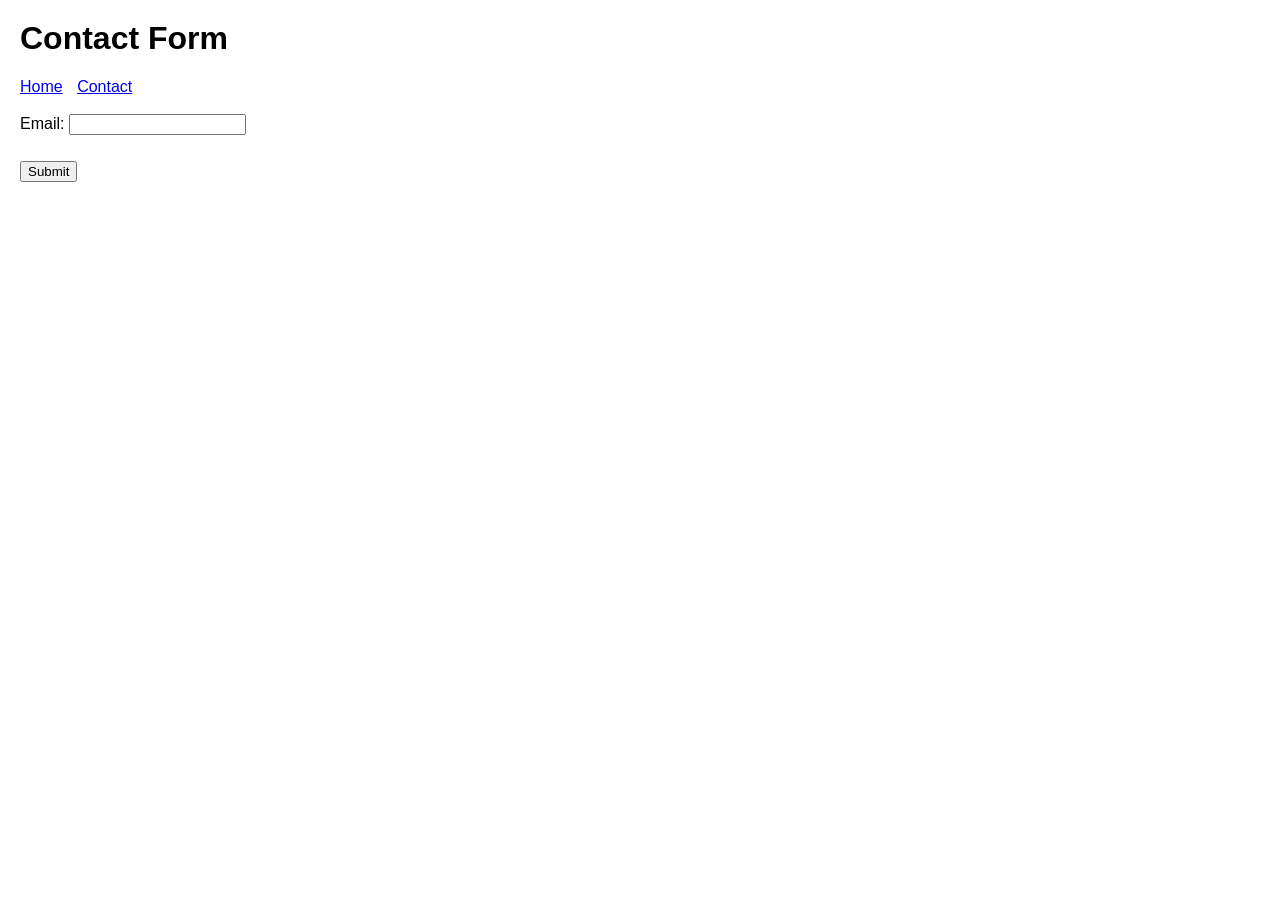
==== contact.html @ 329e8bb4 "fixed file paths" ====
<head>
  <meta charset="UTF-8">
  <title>Contact</title>
  <link rel="stylesheet" href="css/main.css">
</head>
<body>

<header>
  <h1>Contact Form</h1>
  <nav>
    <a href="index.html">Home</a>
    <a href="contact.html">Contact</a>
  </nav>
</header> <br>

<form id="contactForm">
  <label for="email">Email:</label>
  <input type="email" id="email" required>
  <span id="emailError"></span>

  <button type="submit">Submit</button>
</form>

<script src="js/form-validation.js"></script>

</body>
</html>
---- css/main.css ----
body 
{
  font-family: Arial, sans-serif;
  margin: 20px;
}

nav a 
{
  margin-right: 10px;
}

.card {
  width: 300px;
  padding: 20px;
  border: 1px solid grey;
  border-radius: 8px;
  cursor: pointer;
  transition: box-shadow 0.2s ease;
  background-color: white;
  text-align: center;
  margin-top: 20px;
}

.card:hover {
  box-shadow: 0 2px 8px;
}

.hidden {
  display: none;
}

.show {
  display: block;
  margin-top: 10px;
  font-size: 0.95em;
}

#emailError {
  display: block;
  color: red;
  font-size: 0.9em;
  height: 1.2em;        
  margin-top: 4px;
  margin-bottom: 4px;
}
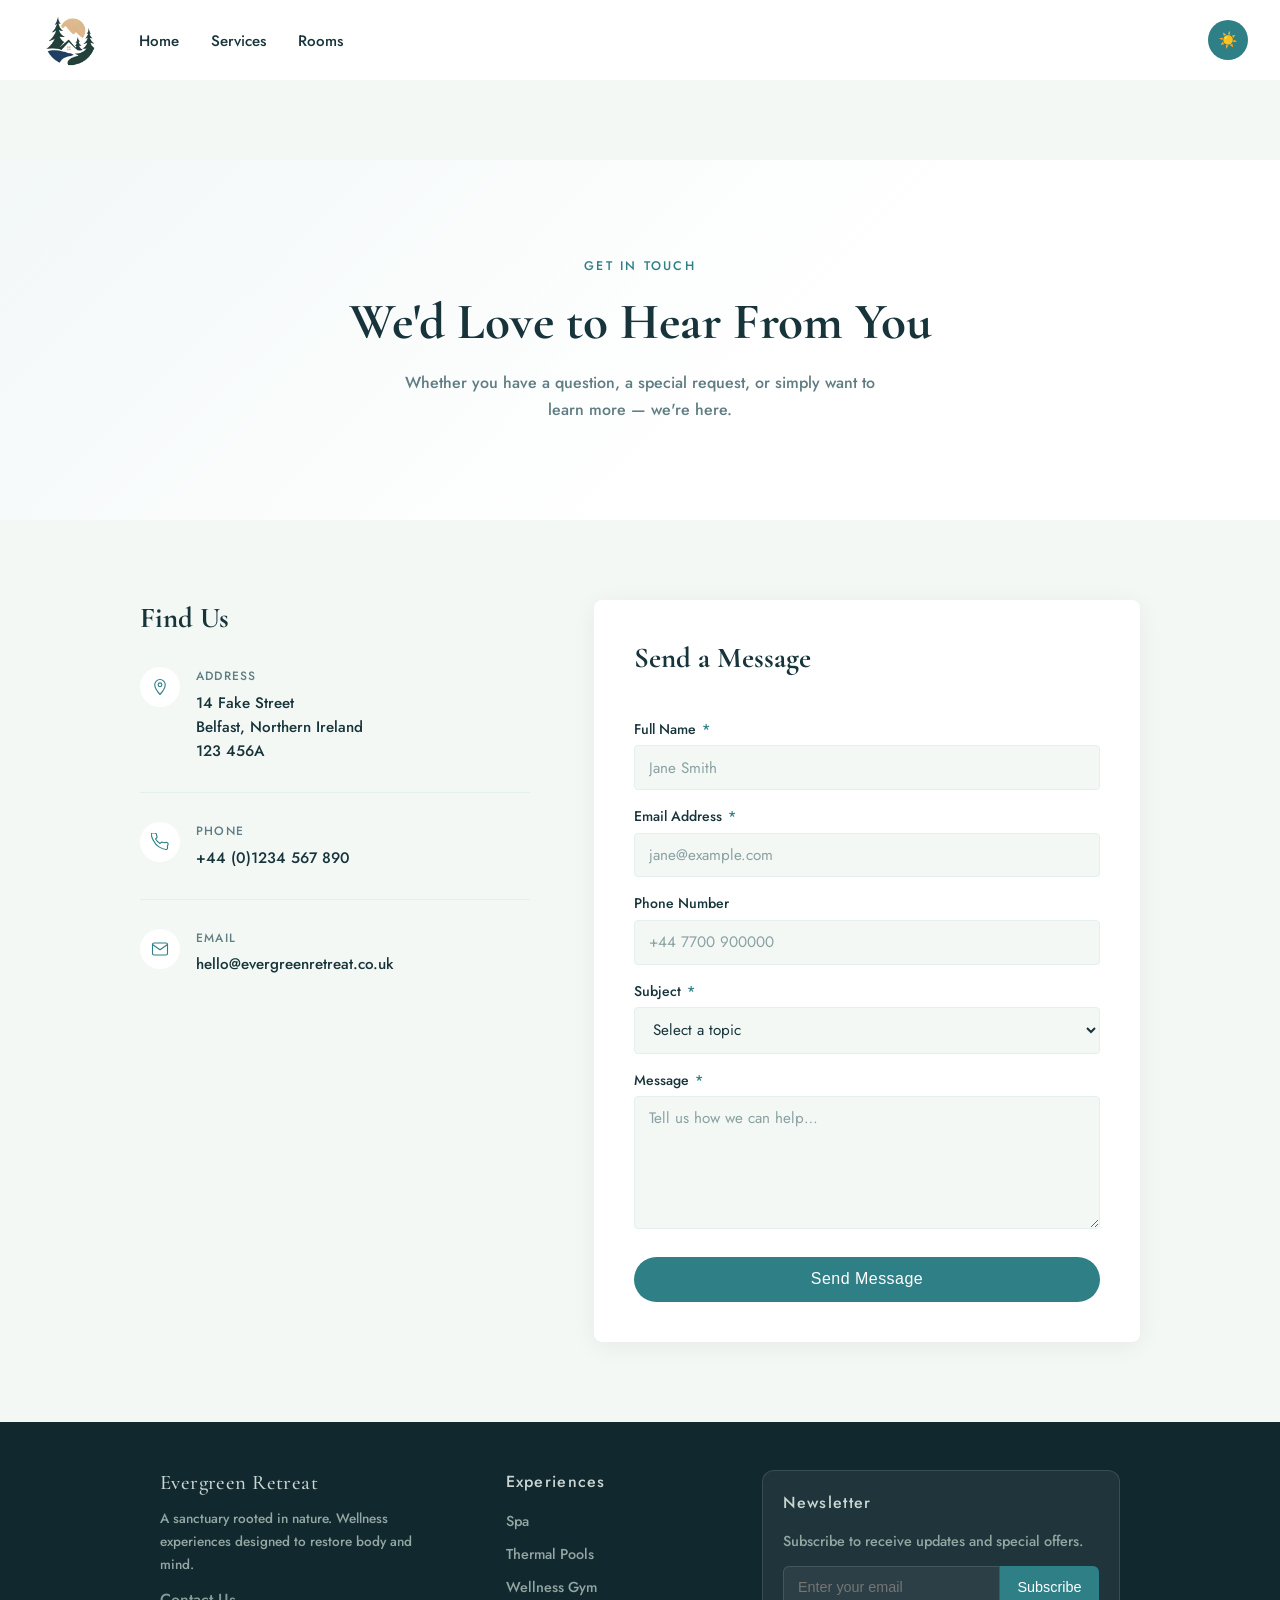
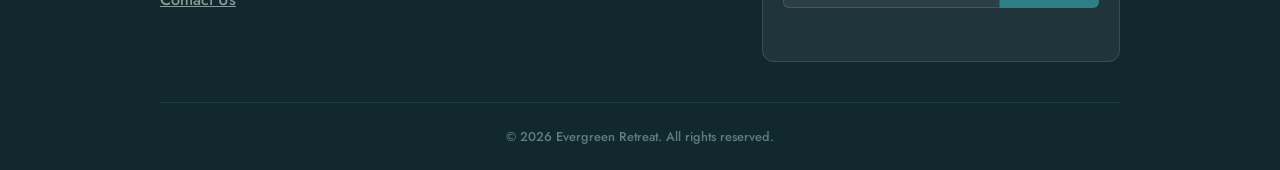
==== commit ba8b10cf: "Made contacts page" ====
--- a/contact.html
+++ b/contact.html
@@ -1,27 +1,245 @@
+<!DOCTYPE html>
+<html lang="en">
 <head>
   <meta charset="UTF-8">
-  <title>Contact</title>
+  <meta name="viewport" content="width=device-width, initial-scale=1.0">
+  <title>Evergreen Retreat – Contact</title>
   <link rel="stylesheet" href="css/main.css">
+  <link rel="stylesheet" href="css/contact.css">
+  <link href="https://fonts.googleapis.com/css2?family=Cormorant+Garamond:wght@300;400&family=Jost:wght@300;400;500&display=swap" rel="stylesheet">
 </head>
+
 <body>
 
-<header>
-  <h1>Contact Form</h1>
-  <nav>
-    <a href="index.html">Home</a>
-    <a href="contact.html">Contact</a>
+  <a href="#main-content" class="skip-link">Skip to main content</a>
+
+  <!-- NAVBAR -->
+  <nav id="navbar" class="navbar" role="navigation" aria-label="Main navigation">
+    <div class="nav-container">
+      <div class="logo" aria-label="Evergreen Retreat home">
+        <img id="sitelogo" src="assets/lightmodelogo.png" alt="Evergreen Retreat" style="height: 75px; width: auto; display: block;">
+      </div>
+      <ul class="nav-links">
+        <li><a href="home.html">Home</a></li>
+        <li><a href="services.html">Services</a></li>
+        <li><a href="rooms.html">Rooms</a></li>
+      </ul>
+    </div>
+    <button id="theme-toggle" class="theme-toggle" aria-label="Toggle dark mode">
+      <img class="icon" src="assets/sun.png" alt="">
+    </button>
   </nav>
-</header> <br>
-
-<form id="contactForm">
-  <label for="email">Email:</label>
-  <input type="email" id="email" required>
-  <span id="emailError"></span>
-
-  <button type="submit">Submit</button>
-</form>
-
-<script src="js/form-validation.js"></script>
+
+  <!-- HERO -->
+  <header class="contact-hero" role="banner">
+    <div class="hero-content">
+      <p class="hero-eyebrow">Get in Touch</p>
+      <h1>We'd Love to Hear From You</h1>
+      <p class="hero-sub">Whether you have a question, a special request, or simply want to learn more — we're here.</p>
+    </div>
+  </header>
+
+  <!-- MAIN -->
+  <main id="main-content">
+
+    <section class="contact-section" aria-labelledby="contact-heading">
+      <div class="contact-grid">
+
+        <!-- INFO PANEL -->
+        <div class="contact-info" aria-label="Contact information">
+          <h2 id="contact-heading">Find Us</h2>
+
+          <div class="info-item">
+            <div class="info-icon" aria-hidden="true">
+              <svg viewBox="0 0 24 24" fill="none" stroke="currentColor" stroke-width="1.5" stroke-linecap="round" stroke-linejoin="round">
+                <path d="M12 2C8.13 2 5 5.13 5 9c0 5.25 7 13 7 13s7-7.75 7-13c0-3.87-3.13-7-7-7z"/>
+                <circle cx="12" cy="9" r="2.5"/>
+              </svg>
+            </div>
+            <div>
+              <h3>Address</h3>
+              <p>14 Fake Street<br>Belfast, Northern Ireland<br>123 456A</p>
+            </div>
+          </div>
+
+          <div class="info-item">
+            <div class="info-icon" aria-hidden="true">
+              <svg viewBox="0 0 24 24" fill="none" stroke="currentColor" stroke-width="1.5" stroke-linecap="round" stroke-linejoin="round">
+                <path d="M22 16.92v3a2 2 0 01-2.18 2 19.79 19.79 0 01-8.63-3.07A19.5 19.5 0 013.07 9.8 19.79 19.79 0 01.22 1.18 2 2 0 012.18 0h3a2 2 0 012 1.72c.13 1 .37 1.97.72 2.9a2 2 0 01-.45 2.11L6.09 7.91a16 16 0 006 6l1.18-1.18a2 2 0 012.11-.45c.93.35 1.9.59 2.9.72A2 2 0 0122 16.92z"/>
+              </svg>
+            </div>
+            <div>
+              <h3>Phone</h3>
+              <p><a href="tel:+441234567890">+44 (0)1234 567 890</a></p>
+            </div>
+          </div>
+
+          <div class="info-item">
+            <div class="info-icon" aria-hidden="true">
+              <svg viewBox="0 0 24 24" fill="none" stroke="currentColor" stroke-width="1.5" stroke-linecap="round" stroke-linejoin="round">
+                <path d="M4 4h16c1.1 0 2 .9 2 2v12c0 1.1-.9 2-2 2H4c-1.1 0-2-.9-2-2V6c0-1.1.9-2 2-2z"/>
+                <polyline points="22,6 12,13 2,6"/>
+              </svg>
+            </div>
+            <div>
+              <h3>Email</h3>
+              <p><a href="mailto:hello@evergreenretreat.co.uk">hello@evergreenretreat.co.uk</a></p>
+            </div>
+          </div>
+
+        </div>
+
+        <!-- CONTACT FORM -->
+        <div class="contact-form-wrap">
+          <h2>Send a Message</h2>
+
+          <div id="contact-success" class="contact-success hidden" role="alert" aria-live="assertive">
+            <div class="success-icon" aria-hidden="true">✓</div>
+            <h3>Message Sent!</h3>
+            <p>Thank you for reaching out. We'll be in touch within 24 hours.</p>
+            <button id="resetContact" type="button">Send Another</button>
+          </div>
+
+          <form id="contactForm" novalidate aria-label="Contact form">
+            <div id="contact-error" class="form-error hidden" role="alert" aria-live="assertive"></div>
+
+            <div class="form-row">
+              <div class="form-group">
+                <label for="fullName">Full Name <span class="required" aria-hidden="true">*</span></label>
+                <input id="fullName" type="text" autocomplete="name" required aria-required="true" placeholder="Jane Smith">
+              </div>
+            </div>
+
+            <div class="form-row">
+              <div class="form-group">
+                <label for="contactEmail">Email Address <span class="required" aria-hidden="true">*</span></label>
+                <input id="contactEmail" type="email" autocomplete="email" required aria-required="true" placeholder="jane@example.com">
+              </div>
+            </div>
+
+            <div class="form-row">
+              <div class="form-group">
+                <label for="contactPhone">Phone Number</label>
+                <input id="contactPhone" type="tel" autocomplete="tel" placeholder="+44 7700 900000">
+              </div>
+            </div>
+
+            <div class="form-row">
+              <div class="form-group">
+                <label for="subject">Subject <span class="required" aria-hidden="true">*</span></label>
+                <select id="subject" required aria-required="true">
+                  <option value="">Select a topic</option>
+                  <option value="booking">Booking Enquiry</option>
+                  <option value="services">Services & Treatments</option>
+                  <option value="rooms">Rooms & Accommodation</option>
+                  <option value="events">Events & Group Bookings</option>
+                  <option value="other">Other</option>
+                </select>
+              </div>
+            </div>
+
+            <div class="form-row">
+              <div class="form-group">
+                <label for="message">Message <span class="required" aria-hidden="true">*</span></label>
+                <textarea id="message" rows="5" required aria-required="true" placeholder="Tell us how we can help…"></textarea>
+              </div>
+            </div>
+
+            <button type="submit" class="btn submit-btn">Send Message</button>
+          </form>
+        </div>
+
+      </div>
+    </section>
+
+  </main>
+
+  <!-- FOOTER -->
+  <footer id="site-footer" aria-label="Site footer">
+    <div class="footer-inner">
+
+      <div class="footer-grid">
+
+        <div class="footer-brand">
+          <h2 class="footer-logo">Evergreen Retreat</h2>
+          <p>A sanctuary rooted in nature. Wellness experiences designed to restore body and mind.</p>
+          <a href="contact.html" class="footer-contact-link">Contact Us</a>
+        </div>
+
+        <nav aria-label="Experiences">
+          <h3>Experiences</h3>
+          <ul>
+            <li><a href="services.html#spa">Spa</a></li>
+            <li><a href="services.html#thermal">Thermal Pools</a></li>
+            <li><a href="services.html#gym">Wellness Gym</a></li>
+          </ul>
+        </nav>
+
+        <div class="footer-newsletter">
+          <h3>Newsletter</h3>
+          <p>Subscribe to receive updates and special offers.</p>
+          <form class="email-form" novalidate>
+            <input type="email" class="email-input" placeholder="Enter your email">
+            <button type="submit">Subscribe</button>
+            <span class="email-error"></span>
+          </form>
+        </div>
+
+      </div>
+
+      <hr aria-hidden="true">
+
+      <div class="footer-bottom">
+        <p>&copy; <span id="footer-year"></span> Evergreen Retreat. All rights reserved.</p>
+      </div>
+
+    </div>
+  </footer>
+
+  <script src="js/darkmode.js"></script>
+  <script src="js/jquery.js"></script>
+  <script>
+    document.getElementById('footer-year').textContent = new Date().getFullYear();
+
+    const form = document.getElementById('contactForm');
+    const errorBox = document.getElementById('contact-error');
+    const successBox = document.getElementById('contact-success');
+
+    form.addEventListener('submit', function (e) {
+      e.preventDefault();
+
+      const name    = document.getElementById('fullName').value.trim();
+      const email   = document.getElementById('contactEmail').value.trim();
+      const subject = document.getElementById('subject').value;
+      const message = document.getElementById('message').value.trim();
+
+      if (!name || !email || !subject || !message) {
+        errorBox.textContent = 'Please fill in all required fields.';
+        errorBox.classList.remove('hidden');
+        errorBox.scrollIntoView({ behavior: 'smooth', block: 'center' });
+        return;
+      }
+
+      const emailPattern = /^[^\s@]+@[^\s@]+\.[^\s@]+$/;
+      if (!emailPattern.test(email)) {
+        errorBox.textContent = 'Please enter a valid email address.';
+        errorBox.classList.remove('hidden');
+        return;
+      }
+
+      errorBox.classList.add('hidden');
+      form.classList.add('hidden');
+      successBox.classList.remove('hidden');
+      successBox.focus();
+    });
+
+    document.getElementById('resetContact').addEventListener('click', function () {
+      form.reset();
+      form.classList.remove('hidden');
+      successBox.classList.add('hidden');
+      document.getElementById('fullName').focus();
+    });
+  </script>
 
 </body>
 </html>
--- a/css/main.css
+++ b/css/main.css
@@ -1,45 +1,1092 @@
-body 
-{
-  font-family: Arial, sans-serif;
-  margin: 20px;
-}
-
-nav a 
-{
-  margin-right: 10px;
-}
-
-.card {
-  width: 300px;
-  padding: 20px;
-  border: 1px solid grey;
-  border-radius: 8px;
-  cursor: pointer;
-  transition: box-shadow 0.2s ease;
-  background-color: white;
-  text-align: center;
-  margin-top: 20px;
-}
-
-.card:hover {
-  box-shadow: 0 2px 8px;
+:root {
+  --primary: #2f7f86;
+
+  --bg: #f3f8f4;
+  --surface: #ffffff;
+  --surface-alt: #e4f0ed;
+
+  --text: #17343b;
+  --text-muted: #5f7d82;
+
+  --footer-bg: #12282f;
+  --footer-text: #c9d6d2;
+  --footer-muted: #93a7a2;
+}
+
+html.dark-mode {
+  --primary: #3f8f95;
+
+  --bg: #0f1c1f;
+  --surface: #162a2e;
+  --surface-alt: #1b3338;
+
+  --text: #d7e6e3;
+  --text-muted: #93b0b4;
+
+  --footer-bg: #0b1416;
+  --footer-text: #d7e6e3;
+  --footer-muted: #8aa3a6;
+}
+
+
+* {
+  margin: 0;
+  padding: 0;
+  box-sizing: border-box;
+}
+
+body {
+  font-family: 'Jost', sans-serif;
+  background: var(--bg);
+  color: var(--text);
+  font-weight: 500;
+  padding-top: 80px; /* navbar space */
+}
+
+/* dark mode transition */
+body, .card, .review-card, .navbar, footer, .footer-newsletter {
+  transition: background 0.3s ease, color 0.3s ease, border-color 0.3s ease, box-shadow 0.3s ease;
 }
 
 .hidden {
   display: none;
 }
 
-.show {
+/* scroll reveal animation */
+.reveal {
+  opacity: 0;
+  transform: translateY(50px);
+  transition: opacity 0.8s ease, transform 0.8s ease;
+}
+
+.reveal.visible {
+  opacity: 1;
+  transform: translateY(0);
+}
+
+a:focus-visible,
+button:focus-visible,
+input:focus-visible {
+  outline: 2px solid var(--primary);
+  outline-offset: 3px;
+}
+
+/* skip link */
+.skip-link {
+  position: absolute;
+  top: -100%;
+  left: 1rem;
+  background: var(--primary);
+  color: white;
+  padding: 0.6rem 1.2rem;
+  border-radius: 0 0 4px 4px;
+  text-decoration: none;
+  font-size: 0.9rem;
+  z-index: 9999;
+}
+
+.skip-link:focus {
+  top: 0; 
+}
+
+/* hamburger */
+.nav-toggle { 
+  display: none;
+  background: transparent;
+  border: none;
+  cursor: pointer;
+  padding: 0.5rem;
+}
+
+.nav-toggle:hover {
+  background: transparent;
+  border-color: var(--primary);
+  transform: none;
+  box-shadow: none;
+}
+
+.nav-toggle:active,
+.nav-toggle:focus {
+  background: transparent;
+  box-shadow: none;
+  transform: none;
+}
+
+.hamburger, .hamburger::before, .hamburger::after {
   display: block;
-  margin-top: 10px;
-  font-size: 0.95em;
-}
-
-#emailError {
+  width: 24px;
+  height: 2px;
+  background: var(--text);
+  border-radius: 2px;
+  transition: transform 0.25s, opacity 0.25s;
+  position: relative;
+}
+
+.hamburger::before, .hamburger::after {
+  content: '';
+  position: absolute;
+  left: 0;
+}
+
+.hamburger::before {
+  top: -7px;
+}
+
+.hamburger::after {
+  top: 7px;
+}
+
+.nav-toggle[aria-expanded="true"] .hamburger {
+  background: transparent;
+}
+
+.nav-toggle[aria-expanded="true"] .hamburger::before {
+  transform: translateY(7px) rotate(45deg);
+}
+
+.nav-toggle[aria-expanded="true"] .hamburger::after {
+  transform: translateY(-7px) rotate(-45deg);
+}
+
+
+/* navbar */
+.navbar {
+  position: fixed;
+  top: 0;
+  width: 100%;
+  height: 80px;
+  background: var(--surface);
+  display: flex;
+  align-items: center;
+  z-index: 1000;
+}
+
+.nav-container {
+  display: flex;
+  align-items: center;
+  justify-content: center;
+  position: relative;
+  padding: 0 2rem;
+  gap: 2rem;
+}
+
+.logo {
+  font-family: 'Cormorant Garamond', serif;
+  font-size: 1.5rem;
+  margin-right: auto;
+}
+
+.nav-links {
+  display: flex;
+  gap: 2rem;
+  list-style: none;
+  margin: 0 auto;
+}
+
+.nav-links a {
+  text-decoration: none;
+  color: var(--text);
+  font-size: 0.95rem;
+  position: relative;
+}
+
+.nav-links a::after {
+  content: '';
+  position: absolute;
+  bottom: -3px;
+  left: 0;
+  width: 0;
+  height: 2px;
+  background: var(--primary);
+  transition: width 0.3s ease;
+}
+
+.nav-links a[aria-current="page"]::after {
+  width: 100%;
+}
+
+.nav-links a:hover::after {
+  width: 100%;
+}
+
+.theme-toggle {
+  position: absolute;
+  right: 2rem;
+  top: 50%;
+  transform: translateY(-50%);
+
+  width: 40px;
+  height: 40px;
+  border-radius: 50%;
+
+  display: grid;
+  place-items: center;
+  padding: 0;
+}
+
+.theme-toggle .icon {
+  width: 18px;
+  height: 18px;
+}
+
+.theme-toggle:hover {
+  border-color: var(--primary);
+  color: var(--primary);
+  transform: translateY(calc(-50% - 2px)); /* to keep centered with transition */
+  box-shadow: 0 5px 15px rgba(0,0,0,0.15);
+}
+
+/* home page hero */
+.home-page .hero {
+  height: 90vh;
+  position: relative;
+  display: flex;
+  align-items: center;
+  justify-content: center;
+  text-align: center;
+  color: white;
+  text-shadow: 0 2px 10px rgba(0,0,0,0.35);
+}
+
+.home-page .hero-img {
+  position: absolute;
+  inset: 0;
+  width: 100%;
+  height: 100%;
+  object-fit: cover;
+  z-index: -2;
+}
+
+.home-page .hero-overlay {
+  position: absolute;
+  inset: 0;
+  background: rgba(0,0,0,0.4);
+  z-index: -1;
+}
+
+.home-page .hero-content {
+  opacity: 0;
+}
+
+.home-page .hero h1 {
+  font-size: 3.5rem;
+  margin-bottom: 1rem;
+}
+
+.home-page .hero p {
+  font-size: 1.1rem;
+  margin-bottom: 1.5rem;
+  color: white; 
+}
+
+/* sections */
+.section {
+  padding: 5rem 2rem;
+  text-align: center;
+}
+
+.section.alt {
+  background: var(--surface-alt);
+}
+
+h2 {
+  font-family: 'Cormorant Garamond', serif;
+  margin-bottom: 1.5rem;
+  color: var(--text);
+}
+
+h3 {
+  font-weight: 500;
+}
+
+/* buttons */
+.btn, button {
+  display: inline-block;
+  padding: 0.8rem 1.8rem;
+  border: none;
+  background: var(--primary);
+  color: white;
+  text-decoration: none;
+  cursor: pointer;
+  border-radius: 30px;
+  font-size: 0.95rem;
+  transition: all 0.3s ease;
+}
+
+.btn:hover, button:hover {
+  background: #256a70;
+  transform: translateY(-2px);
+  box-shadow: 0 5px 15px rgba(0,0,0,0.15);
+}
+
+.hero-btn {
+  font-size: 1rem;
+  padding: 0.9rem 2rem;
+}
+
+.services-showcase {
+  display: flex;
+  align-items: center;
+  justify-content: center;
+  gap: 4rem;
+  text-align: left;
+  max-width: 1200px;
+
+  background: var(--surface-alt);
+  border: 1px solid rgba(0,0,0,0.06);
+  border-radius: 20px;
+  padding: 4rem;
+  margin: 3rem auto;
+  max-width: 1200px;
+
+  box-shadow:
+    0 4px 12px rgba(0,0,0,0.03),
+    0 12px 35px rgba(0,0,0,0.05);
+}
+
+html.dark-mode .services-showcase {
+  border: 1px solid rgba(255,255,255,0.08);
+
+  box-shadow:
+    0 4px 12px rgba(0,0,0,0.25),
+    0 14px 40px rgba(0,0,0,0.35);
+}
+
+.showcase-text {
+  max-width: 420px;
+}
+
+.showcase-text p {
+  margin-bottom: 1.5rem;
+  line-height: 1.7;
+  color: var(--text-muted)
+}
+
+/* slideshow */
+.slideshow {
+  position: relative;
+  width: 100%;
+  max-width: 700px;
+  height: 350px;
+  margin: 2rem auto;
+  overflow: hidden;
+  border-radius: 8px;
+}
+
+.slide {
+  position: absolute;
+  inset: 0;
+  width: 100%;
+  height: 100%;
+  object-fit: cover;
+  opacity: 0;
+  transform: scale(1.05);
+  transition: opacity 0.8s ease, transform 4s ease;
+}
+
+.slide.active {
+  opacity: 1;
+  transform: scale(1);
+}
+
+/* offers */
+
+#offers {
+  background: var(--surface-alt);
+  border: 1px solid rgba(0,0,0,0.06);
+  border-radius: 20px;
+  padding: 4rem;
+  margin: 3rem auto;
+
+  box-shadow:
+    0 4px 12px rgba(0,0,0,0.03),
+    0 12px 35px rgba(0,0,0,0.05);
+}
+
+.split {
+  display: flex;
+  align-items: center;
+  justify-content: center;
+  gap: 3rem;
+  max-width: 1000px;
+  margin: auto;
+  text-align: left;
+}
+
+.split-text {
+  max-width: 350px;
+}
+
+.split-text p {
+  color: var(--text-muted)
+}
+
+/* cards */
+.cards {
+  display: flex;
+  gap: 1.5rem;
+  justify-content: center;
+  margin-top: 2rem;
+}
+
+.card {
+  background: var(--surface);
+  padding: 2rem;
+  border-radius: 10px;
+  width: 240px;
+  border: 1px solid rgba(0,0,0,0.06);
+
+  box-shadow:
+    0 1px 2px rgba(0,0,0,0.04),
+    0 10px 30px rgba(0,0,0,0.08);
+
+  transition: all 0.3s ease;
+}
+
+body.dark-mode .card {
+  border: 1px solid rgba(255,255,255,0.08);
+  box-shadow:
+    0 1px 2px rgba(0,0,0,0.3),
+    0 12px 35px rgba(0,0,0,0.45);
+}
+
+.card:hover {
+  transform: translateY(-6px);
+  box-shadow: 0 15px 35px rgba(0,0,0,0.1);
+}
+
+.card h3 {
+  margin-bottom: 0.5rem;
+}
+
+.card p {
+  margin-bottom: 1rem;
+  color: var(--text-muted);
+}
+
+/* reviews */
+.reviews-carousel {
+  display: flex;
+  overflow: hidden;
+  width: 100%;
+}
+
+.reviews-inner {
+  display: flex;
+  gap: 1.5rem;
+  will-change: transform;
+}
+
+.review-card {
+  flex: 0 0 auto;
+  scroll-snap-align: start;
+  background: var(--surface);
+  padding: 1.5rem;
+  border-radius: 10px;
+  text-align: center;
+  box-shadow: 0 8px 25px rgba(0,0,0,0.06);
+  transition: transform 0.4s ease, box-shadow 0.4s ease;
+}
+
+.review-card:hover {
+  transform: scale(1.05);
+  box-shadow: 0 15px 35px rgba(0,0,0,0.1);
+}
+
+.stars {
+  color: #f5b50a;
+  margin-bottom: 0.5rem;
+  font-size: 1.2rem;
+}
+
+.review-card span {
   display: block;
-  color: red;
-  font-size: 0.9em;
-  height: 1.2em;        
-  margin-top: 4px;
-  margin-bottom: 4px;
+  margin-top: 0.5rem;
+  font-size: 0.85rem;
+  color: var(--text-muted);
+}
+
+.card, .review-card {
+  border: 1px solid rgba(0,0,0,0.04);
+}
+
+body.dark-mode .card,
+body.dark-mode .review-card {
+  border: 1px solid rgba(255,255,255,0.06);
+}
+
+/* FOOTER */
+footer {
+  background: var(--footer-bg);
+  color: var(--footer-text);
+  padding: 3rem 2rem 1.5rem;
+}
+
+.footer-inner {
+  max-width: 960px;
+  margin: 0 auto;
+}
+
+.footer-grid {
+  display: grid;
+  grid-template-columns: 1.4fr 1fr 1.6fr;
+  gap: 2rem;
+  align-items: start;
+  margin-bottom: 2.5rem;
+}
+
+.footer-logo {
+  font-family: 'Cormorant Garamond', serif;
+  font-size: 1.3rem;
+  font-weight: 500;
+  color: var(--footer-text);
+  margin-bottom: 0.75rem;
+  letter-spacing: 0.02em;
+}
+
+.footer-brand p {
+  font-size: 0.85rem;
+  max-width: 32ch;
+  color: var(--footer-muted);
+  line-height: 1.7;
+}
+
+footer h3 {
+  font-size: 1rem;
+  font-weight: 500;
+  letter-spacing: 0.08em;
+  color: var(--footer-text);
+  margin-bottom: 1rem;
+}
+
+/* experiences list */
+footer nav ul {
+  list-style: none;
+  display: flex;
+  flex-direction: column;
+  gap: 10px;
+}
+
+footer nav ul a {
+  font-size: 0.9rem;
+  color: var(--footer-muted);
+  text-decoration: none;
+}
+
+footer nav ul a:hover {
+  color: var(--footer-text);
+}
+
+/* contact link */
+.footer-contact-link {
+  display: inline-block;
+  text-decoration: underline;
+  opacity: 0.9;
+  margin-top: 0.75rem;
+  font-size: 1rem;
+  color: var(--footer-muted);
+}
+
+.footer-contact-link:hover {
+  color: var(--footer-text);
+}
+
+/* newsletter card */
+.footer-newsletter {
+  background: rgba(255,255,255,0.06);
+  border: 1px solid rgba(255,255,255,0.12);
+  color: var(--footer-text);
+  border-radius: 12px;
+  padding: 1.25rem;
+}
+
+.footer-newsletter p {
+  font-size: 0.9rem;
+  color: var(--footer-muted);
+  margin-bottom: 0.8rem;
+  line-height: 1.6;
+}
+
+.footer-newsletter form {
+  display: grid;
+  grid-template-columns: 1fr auto;
+  align-items: stretch;
+  gap: 0;
+}
+
+.footer-newsletter input {
+  width: 100%;
+  min-width: 180px;
+  height: 42px;
+  padding: 0 0.9rem;
+  border-right: none;
+  border-radius: 6px 0 0 6px;
+  font-size: 0.9rem;
+  outline: none;
+  background: rgba(255, 255, 255, 0.06);
+  border: 1px solid rgba(255, 255, 255, 0.12);
+  color: var(--footer-text);
+}
+
+
+.footer-newsletter button {
+  height: 42px;
+  padding: 0 1.1rem !important;
+  white-space: nowrap;
+  border-radius: 0 6px 6px 0 !important;
+  font-size: 0.9rem;
+  border: none;
+  background: var(--primary);
+  color: white;
+  cursor: pointer;
+  transform: none;
+  box-shadow: none;
+}
+
+.footer-newsletter button:hover {
+  background: #256a70;
+  transform: none;
+  box-shadow: 0 5px 15px rgba(0,0,0,0.15);
+}
+
+/* error message */
+.footer-newsletter .email-error {
+  grid-column: 1 / -1;
+  width: 100%;
+  margin-top: 0.45rem;
+  font-size: 0.85rem;
+  line-height: 1.4;
+  min-height: 20px;
+  white-space: normal;
+  word-break: normal;
+}
+
+.footer-newsletter button:disabled {
+  background: rgba(255, 255, 255, 0.15);
+  color: var(--footer-muted);
+  cursor: not-allowed;
+}
+
+.footer-newsletter input:disabled {
+  background: rgba(255, 255, 255, 0.03);
+  border: 1px solid rgba(255, 255, 255, 0.08);
+  color: var(--footer-muted);
+  cursor: not-allowed;
+}
+
+.footer-newsletter .email-error {
+  width: 100%;
+  margin-top: 0.8rem;
+  font-size: 0.85rem;
+  min-height: 20px;
+  transition: all 0.3s ease;
+  opacity: 0;
+  transform: translateY(-5px);
+}
+
+.email-error.error {
+  color: #ff8a8a;
+  font-weight: 500;
+}
+
+.email-error.success {
+  color: #7ee2a8;
+  font-weight: 500;
+}
+
+.email-error.show {
+  opacity: 1;
+  transform: translateY(0px);
+}
+
+/* bottom */
+footer hr {
+  border: none;
+  border-top: 1px solid #1f3a3f;
+  margin: 0 0 1.5rem;
+}
+
+.footer-bottom {
+  display: flex;
+  justify-content: center;
+  text-align: center;
+}
+
+.footer-bottom p {
+  font-size: 0.8rem;
+  color: var(--text-muted);
+}
+
+/* mobile */
+@media (max-width: 768px) {
+  .nav-toggle {
+    display: flex;
+  }
+
+  .nav-links {
+    display: none;
+    flex-direction: column;
+    gap: 0;
+    position: absolute;
+    top: 80px;
+    left: 0;
+    right: 0;
+    background: var(--surface);
+    border-top: 1px solid var(--surface-alt);
+    padding: 1rem 2rem;
+    box-shadow: 0 4px 12px rgba(0,0,0,0.08);
+  }
+
+  .nav-links.open {
+    display: flex;
+  }
+
+  .nav-links li {
+    padding: 0.6rem 0;
+    border-bottom: 1px solid var(--surface-alt);
+  }
+
+  .nav-links li:last-child {
+    border-bottom: none;
+  }
+
+  .logo {
+    margin-right: 0;
+  }
+
+  .nav-container {
+    justify-content: space-between;
+    padding: 0 1rem;
+  }
+
+  .section {
+    padding: 3rem 1.25rem;
+  }
+
+  .home-page .hero h1 {
+    font-size: 2.2rem;
+  }
+
+  .home-page .hero p {
+    font-size: 1rem;
+  }
+
+  .services-showcase,
+  .split,
+  .cards,
+  .footer-grid {
+    flex-direction: column;
+    text-align: center;
+    gap: 2rem;
+  }
+
+  .showcase-text,
+  .split-text {
+    max-width: 100%;
+  }
+
+  .card {
+    width: 100%;
+    max-width: 320px;
+  }
+
+  .slideshow {
+    height: 250px;
+  }
+
+  #offers,
+  .services-showcase {
+    padding: 2rem;
+    margin: 2rem 1rem;
+  }
+
+  .nav-links {
+    gap: 1rem;
+  }
+
+  .theme-toggle {
+    right: 1rem;
+  }
+
+  .footer-grid {
+    grid-template-columns: 1fr;
+    gap: 2rem;
+    text-align: center;
+  }
+
+  .footer-brand p {
+    max-width: 100%;
+    margin: 0 auto;
+  }
+
+  /* ── CONTACT HERO ── */
+.contact-hero {
+  min-height: 40vh;
+  display: flex;
+  align-items: center;
+  justify-content: center;
+  text-align: center;
+  margin-top: 80px;
+  background: var(--surface);
+  padding: 4rem 2rem;
+  position: relative;
+  overflow: hidden;
+}
+
+.contact-hero::before {
+  content: '';
+  position: absolute;
+  inset: 0;
+  background: linear-gradient(135deg, rgba(47,127,134,0.06) 0%, transparent 60%);
+  pointer-events: none;
+}
+
+.hero-eyebrow {
+  font-size: 0.78rem;
+  letter-spacing: 0.18em;
+  text-transform: uppercase;
+  color: var(--primary);
+  margin-bottom: 1rem;
+  animation: fadeUp 0.7s ease both;
+}
+
+.contact-hero h1 {
+  font-family: 'Cormorant Garamond', serif;
+  font-size: clamp(2rem, 5vw, 3.2rem);
+  color: var(--text);
+  margin-bottom: 1rem;
+  animation: fadeUp 0.7s 0.1s ease both;
+}
+
+.hero-sub {
+  color: var(--text-muted);
+  font-size: 1rem;
+  max-width: 480px;
+  margin: 0 auto;
+  line-height: 1.7;
+  animation: fadeUp 0.7s 0.2s ease both;
+}
+
+@keyframes fadeUp {
+  from { opacity: 0; transform: translateY(20px); }
+  to   { opacity: 1; transform: translateY(0); }
+}
+
+/* ── CONTACT SECTION ── */
+.contact-section {
+  padding: 5rem 2rem;
+  background: var(--bg);
+}
+
+.contact-grid {
+  display: grid;
+  grid-template-columns: 1fr 1.4fr;
+  gap: 4rem;
+  max-width: 1000px;
+  margin: 0 auto;
+  align-items: start;
+}
+
+/* ── INFO PANEL ── */
+.contact-info h2,
+.contact-form-wrap h2 {
+  font-family: 'Cormorant Garamond', serif;
+  font-size: 1.8rem;
+  color: var(--text);
+  margin-bottom: 2rem;
+}
+
+.info-item {
+  display: flex;
+  gap: 1rem;
+  align-items: flex-start;
+  margin-bottom: 1.8rem;
+  padding-bottom: 1.8rem;
+  border-bottom: 1px solid var(--surface-alt);
+}
+
+.info-item:last-child {
+  border-bottom: none;
+  margin-bottom: 0;
+  padding-bottom: 0;
+}
+
+.info-icon {
+  flex-shrink: 0;
+  width: 40px;
+  height: 40px;
+  background: var(--surface);
+  border-radius: 50%;
+  display: flex;
+  align-items: center;
+  justify-content: center;
+  color: var(--primary);
+}
+
+.info-icon svg {
+  width: 18px;
+  height: 18px;
+}
+
+.info-item h3 {
+  font-size: 0.75rem;
+  letter-spacing: 0.1em;
+  text-transform: uppercase;
+  color: var(--text-muted);
+  margin-bottom: 0.35rem;
+  font-weight: 500;
+}
+
+.info-item p {
+  font-size: 0.95rem;
+  color: var(--text);
+  line-height: 1.6;
+}
+
+.info-item a {
+  color: var(--text);
+  text-decoration: none;
+  transition: color 0.2s;
+}
+
+.info-item a:hover {
+  color: var(--primary);
+}
+
+/* ── CONTACT FORM ── */
+.contact-form-wrap {
+  background: var(--surface);
+  border-radius: 8px;
+  padding: 2.5rem;
+  box-shadow: 0 4px 24px rgba(0,0,0,0.06);
+}
+
+.form-row {
+  margin-bottom: 0.25rem;
+}
+
+.form-group {
+  display: flex;
+  flex-direction: column;
+}
+
+.form-group label {
+  font-size: 0.88rem;
+  color: var(--text);
+  margin-bottom: 0.4rem;
+  margin-top: 0.75rem;
+}
+
+.required {
+  color: var(--primary);
+  margin-left: 2px;
+}
+
+.form-group input,
+.form-group select,
+.form-group textarea {
+  width: 100%;
+  padding: 0.65rem 0.85rem;
+  border: 1px solid var(--surface-alt);
+  border-radius: 4px;
+  background: var(--bg);
+  color: var(--text);
+  font-family: 'Jost', sans-serif;
+  font-size: 0.95rem;
+  transition: border-color 0.2s, box-shadow 0.2s;
+  resize: vertical;
+}
+
+.form-group input::placeholder,
+.form-group textarea::placeholder {
+  color: var(--text-muted);
+  opacity: 0.7;
+}
+
+.form-group input:focus,
+.form-group select:focus,
+.form-group textarea:focus {
+  outline: none;
+  border-color: var(--primary);
+  box-shadow: 0 0 0 3px rgba(47,127,134,0.18);
+}
+
+.submit-btn {
+  width: 100%;
+  margin-top: 1.5rem;
+  padding: 0.85rem;
+  font-size: 1rem;
+  letter-spacing: 0.03em;
+}
+
+/* ── ERROR ── */
+.form-error {
+  background: #fff0f0;
+  color: #c0392b;
+  border: 1px solid #f5c6cb;
+  border-radius: 4px;
+  padding: 0.75rem 1rem;
+  font-size: 0.9rem;
+  margin-bottom: 1rem;
+}
+
+/* ── SUCCESS ── */
+.contact-success {
+  text-align: center;
+  padding: 2rem 1rem;
+}
+
+.contact-success .success-icon {
+  width: 56px;
+  height: 56px;
+  background: #d4efdf;
+  color: #1e8449;
+  border-radius: 50%;
+  display: flex;
+  align-items: center;
+  justify-content: center;
+  font-size: 1.5rem;
+  margin: 0 auto 1.2rem;
+  animation: popIn 0.5s cubic-bezier(0.175, 0.885, 0.32, 1.275) both;
+}
+
+@keyframes popIn {
+  0%   { transform: scale(0); opacity: 0; }
+  70%  { transform: scale(1.15); }
+  100% { transform: scale(1); opacity: 1; }
+}
+
+.contact-success h3 {
+  font-family: 'Cormorant Garamond', serif;
+  font-size: 1.6rem;
+  color: var(--text);
+  margin-bottom: 0.5rem;
+}
+
+.contact-success p {
+  color: var(--text-muted);
+  font-size: 0.95rem;
+  margin-bottom: 1.5rem;
+  line-height: 1.6;
+}
+
+#resetContact {
+  width: 100%;
+}
+
+/* ── RESPONSIVE ── */
+@media (max-width: 768px) {
+  .contact-grid {
+    grid-template-columns: 1fr;
+    gap: 2.5rem;
+  }
+
+  .contact-form-wrap {
+    padding: 1.75rem 1.25rem;
+  }
+
+  .contact-hero {
+    min-height: 30vh;
+  }
+}
 }
--- a/css/contact.css
+++ b/css/contact.css
@@ -0,0 +1,270 @@
+/* ── CONTACT HERO ── */
+.contact-hero {
+  min-height: 40vh;
+  display: flex;
+  align-items: center;
+  justify-content: center;
+  text-align: center;
+  margin-top: 80px;
+  background: var(--surface);
+  padding: 4rem 2rem;
+  position: relative;
+  overflow: hidden;
+}
+
+.contact-hero::before {
+  content: '';
+  position: absolute;
+  inset: 0;
+  background: linear-gradient(135deg, rgba(47,127,134,0.06) 0%, transparent 60%);
+  pointer-events: none;
+}
+
+.hero-eyebrow {
+  font-size: 0.78rem;
+  letter-spacing: 0.18em;
+  text-transform: uppercase;
+  color: var(--primary);
+  margin-bottom: 1rem;
+  animation: fadeUp 0.7s ease both;
+}
+
+.contact-hero h1 {
+  font-family: 'Cormorant Garamond', serif;
+  font-size: clamp(2rem, 5vw, 3.2rem);
+  color: var(--text);
+  margin-bottom: 1rem;
+  animation: fadeUp 0.7s 0.1s ease both;
+}
+
+.hero-sub {
+  color: var(--text-muted);
+  font-size: 1rem;
+  max-width: 480px;
+  margin: 0 auto;
+  line-height: 1.7;
+  animation: fadeUp 0.7s 0.2s ease both;
+}
+
+@keyframes fadeUp {
+  from { opacity: 0; transform: translateY(20px); }
+  to   { opacity: 1; transform: translateY(0); }
+}
+
+/* ── CONTACT SECTION ── */
+.contact-section {
+  padding: 5rem 2rem;
+  background: var(--bg);
+}
+
+.contact-grid {
+  display: grid;
+  grid-template-columns: 1fr 1.4fr;
+  gap: 4rem;
+  max-width: 1000px;
+  margin: 0 auto;
+  align-items: start;
+}
+
+/* ── INFO PANEL ── */
+.contact-info h2,
+.contact-form-wrap h2 {
+  font-family: 'Cormorant Garamond', serif;
+  font-size: 1.8rem;
+  color: var(--text);
+  margin-bottom: 2rem;
+}
+
+.info-item {
+  display: flex;
+  gap: 1rem;
+  align-items: flex-start;
+  margin-bottom: 1.8rem;
+  padding-bottom: 1.8rem;
+  border-bottom: 1px solid var(--surface-alt);
+}
+
+.info-item:last-child {
+  border-bottom: none;
+  margin-bottom: 0;
+  padding-bottom: 0;
+}
+
+.info-icon {
+  flex-shrink: 0;
+  width: 40px;
+  height: 40px;
+  background: var(--surface);
+  border-radius: 50%;
+  display: flex;
+  align-items: center;
+  justify-content: center;
+  color: var(--primary);
+}
+
+.info-icon svg {
+  width: 18px;
+  height: 18px;
+}
+
+.info-item h3 {
+  font-size: 0.75rem;
+  letter-spacing: 0.1em;
+  text-transform: uppercase;
+  color: var(--text-muted);
+  margin-bottom: 0.35rem;
+  font-weight: 500;
+}
+
+.info-item p {
+  font-size: 0.95rem;
+  color: var(--text);
+  line-height: 1.6;
+}
+
+.info-item a {
+  color: var(--text);
+  text-decoration: none;
+  transition: color 0.2s;
+}
+
+.info-item a:hover {
+  color: var(--primary);
+}
+
+/* ── CONTACT FORM ── */
+.contact-form-wrap {
+  background: var(--surface);
+  border-radius: 8px;
+  padding: 2.5rem;
+  box-shadow: 0 4px 24px rgba(0,0,0,0.06);
+}
+
+.form-row {
+  margin-bottom: 0.25rem;
+}
+
+.form-group {
+  display: flex;
+  flex-direction: column;
+}
+
+.form-group label {
+  font-size: 0.88rem;
+  color: var(--text);
+  margin-bottom: 0.4rem;
+  margin-top: 0.75rem;
+}
+
+.required {
+  color: var(--primary);
+  margin-left: 2px;
+}
+
+.form-group input,
+.form-group select,
+.form-group textarea {
+  width: 100%;
+  padding: 0.65rem 0.85rem;
+  border: 1px solid var(--surface-alt);
+  border-radius: 4px;
+  background: var(--bg);
+  color: var(--text);
+  font-family: 'Jost', sans-serif;
+  font-size: 0.95rem;
+  transition: border-color 0.2s, box-shadow 0.2s;
+  resize: vertical;
+}
+
+.form-group input::placeholder,
+.form-group textarea::placeholder {
+  color: var(--text-muted);
+  opacity: 0.7;
+}
+
+.form-group input:focus,
+.form-group select:focus,
+.form-group textarea:focus {
+  outline: none;
+  border-color: var(--primary);
+  box-shadow: 0 0 0 3px rgba(47,127,134,0.18);
+}
+
+.submit-btn {
+  width: 100%;
+  margin-top: 1.5rem;
+  padding: 0.85rem;
+  font-size: 1rem;
+  letter-spacing: 0.03em;
+}
+
+/* ── ERROR ── */
+.form-error {
+  background: #fff0f0;
+  color: #c0392b;
+  border: 1px solid #f5c6cb;
+  border-radius: 4px;
+  padding: 0.75rem 1rem;
+  font-size: 0.9rem;
+  margin-bottom: 1rem;
+}
+
+/* ── SUCCESS ── */
+.contact-success {
+  text-align: center;
+  padding: 2rem 1rem;
+}
+
+.contact-success .success-icon {
+  width: 56px;
+  height: 56px;
+  background: #d4efdf;
+  color: #1e8449;
+  border-radius: 50%;
+  display: flex;
+  align-items: center;
+  justify-content: center;
+  font-size: 1.5rem;
+  margin: 0 auto 1.2rem;
+  animation: popIn 0.5s cubic-bezier(0.175, 0.885, 0.32, 1.275) both;
+}
+
+@keyframes popIn {
+  0%   { transform: scale(0); opacity: 0; }
+  70%  { transform: scale(1.15); }
+  100% { transform: scale(1); opacity: 1; }
+}
+
+.contact-success h3 {
+  font-family: 'Cormorant Garamond', serif;
+  font-size: 1.6rem;
+  color: var(--text);
+  margin-bottom: 0.5rem;
+}
+
+.contact-success p {
+  color: var(--text-muted);
+  font-size: 0.95rem;
+  margin-bottom: 1.5rem;
+  line-height: 1.6;
+}
+
+#resetContact {
+  width: 100%;
+}
+
+/* ── RESPONSIVE ── */
+@media (max-width: 768px) {
+  .contact-grid {
+    grid-template-columns: 1fr;
+    gap: 2.5rem;
+  }
+
+  .contact-form-wrap {
+    padding: 1.75rem 1.25rem;
+  }
+
+  .contact-hero {
+    min-height: 30vh;
+  }
+}
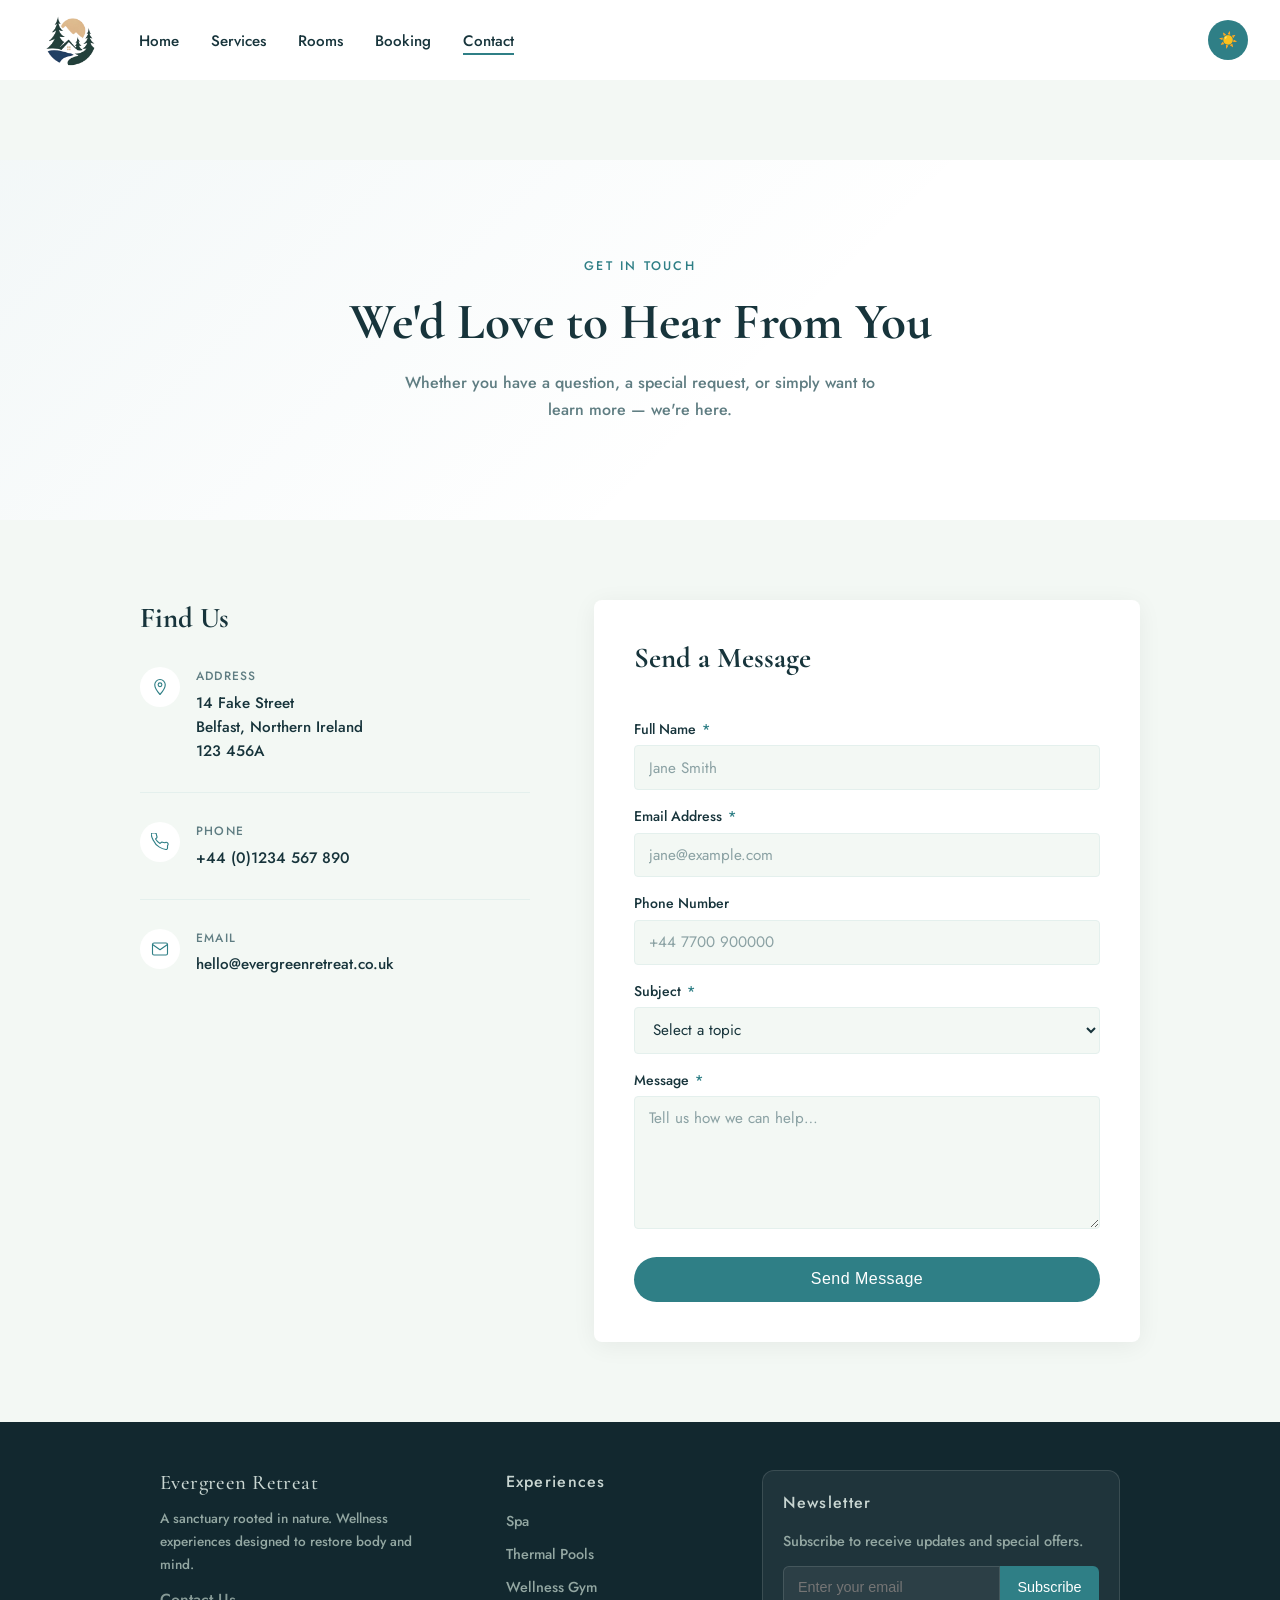
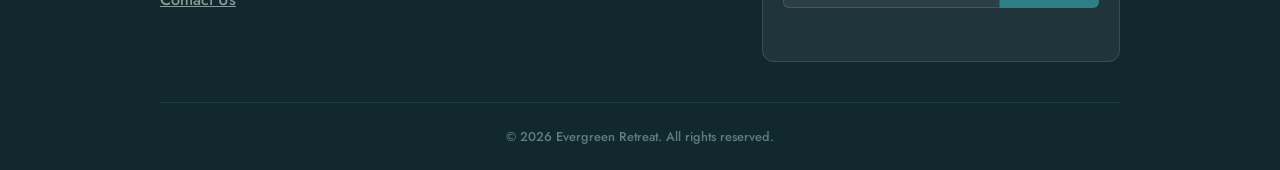
==== commit 7f852cee: "edited navbar and contact page" ====
--- a/contact.html
+++ b/contact.html
@@ -23,6 +23,8 @@
         <li><a href="home.html">Home</a></li>
         <li><a href="services.html">Services</a></li>
         <li><a href="rooms.html">Rooms</a></li>
+        <li><a href="Booking.html">Booking</a></li>
+        <li><a href="contact.html" aria-current="page">Contact</a></li>
       </ul>
     </div>
     <button id="theme-toggle" class="theme-toggle" aria-label="Toggle dark mode">
@@ -100,7 +102,7 @@
             <button id="resetContact" type="button">Send Another</button>
           </div>
 
-          <form id="contactForm" novalidate aria-label="Contact form">
+          <form id="contactForm" novalidate aria-label="Contact form" class="email-form phone-form">
             <div id="contact-error" class="form-error hidden" role="alert" aria-live="assertive"></div>
 
             <div class="form-row">
@@ -196,6 +198,7 @@
     </div>
   </footer>
 
+  <script src="js/formValidation.js"></script>
   <script src="js/darkmode.js"></script>
   <script src="js/jquery.js"></script>
   <script>
--- a/css/main.css
+++ b/css/main.css
@@ -699,6 +699,26 @@
   transform: translateY(0px);
 }
 
+.phone-error.error {
+  color: #ff8a8a;
+  font-weight: 500;
+}
+
+.phone-error {
+  width: 100%;
+  margin-top: 0.8rem;
+  font-size: 0.85rem;
+  min-height: 20px;
+  transition: all 0.3s ease;
+  opacity: 0;
+  transform: translateY(-5px);
+}
+
+.phone-error.show {
+  opacity: 1;
+  transform: translateY(0px);
+}
+
 /* bottom */
 footer hr {
   border: none;
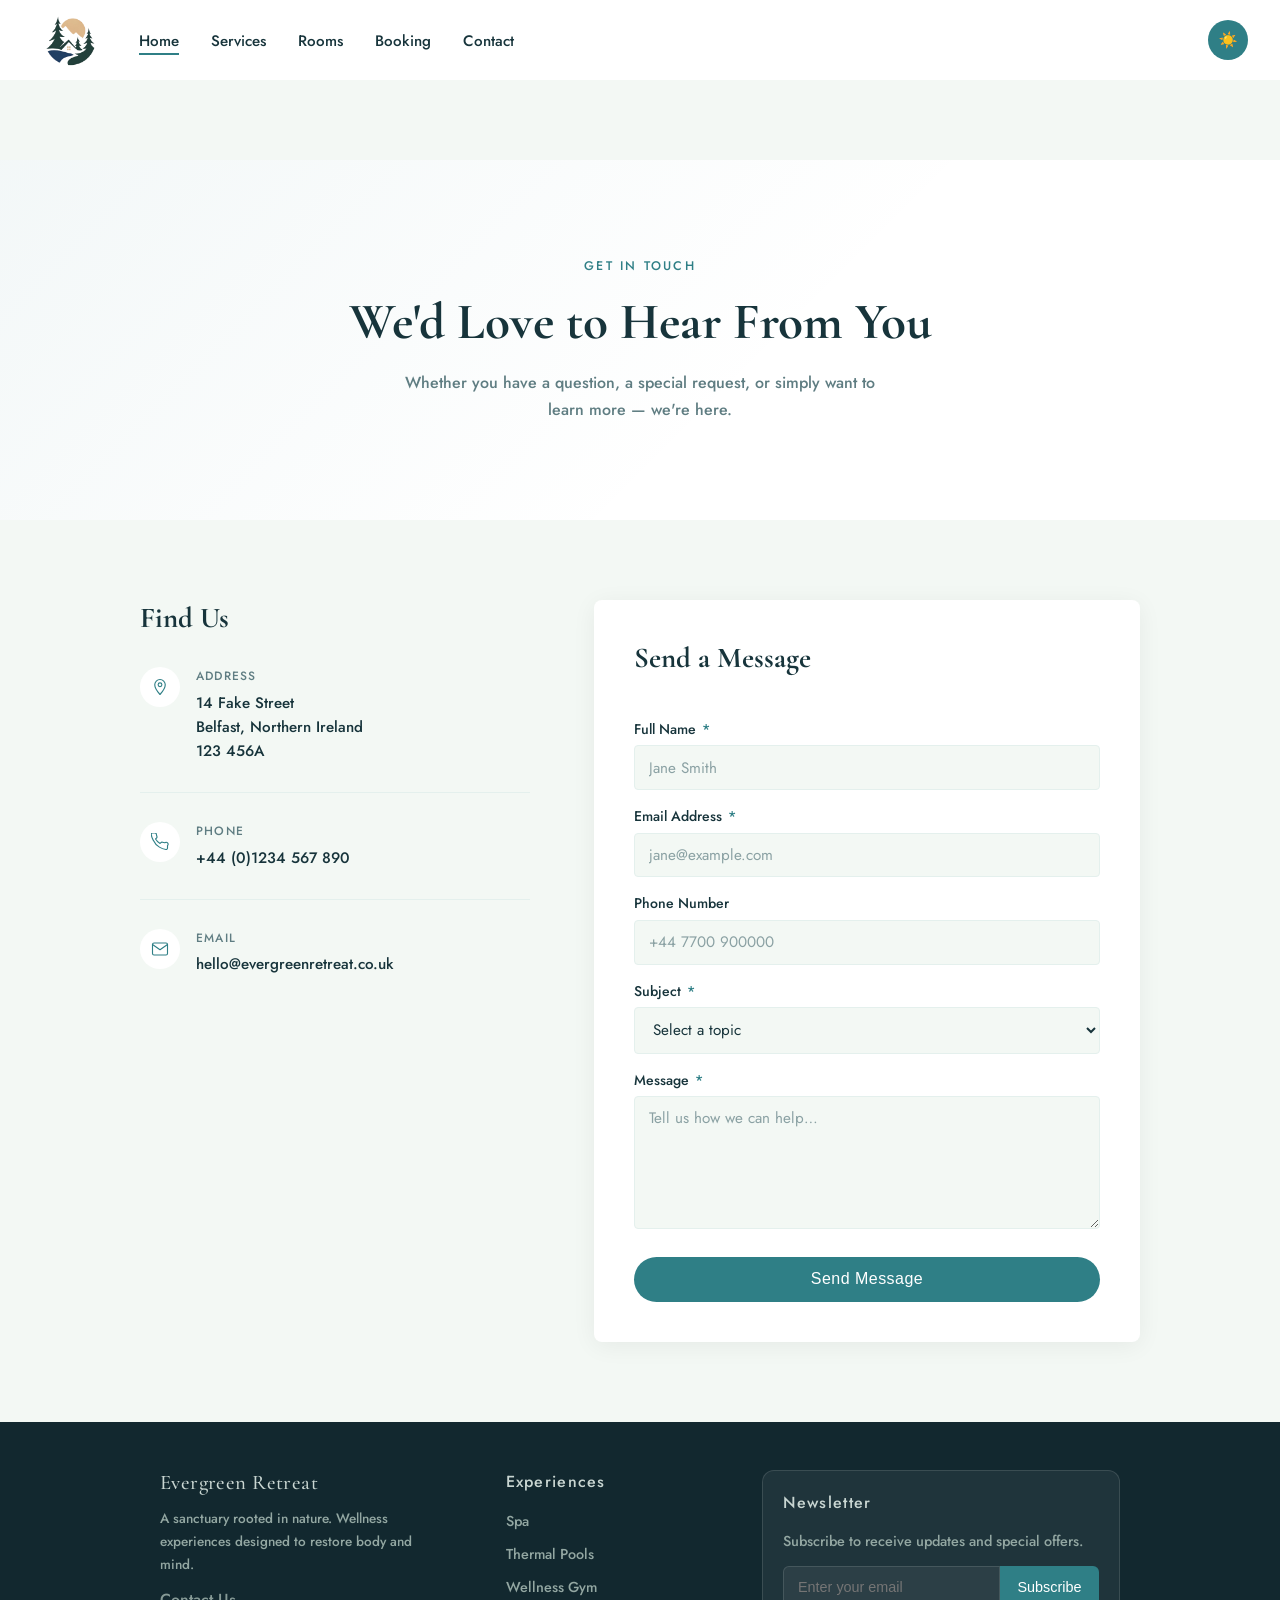
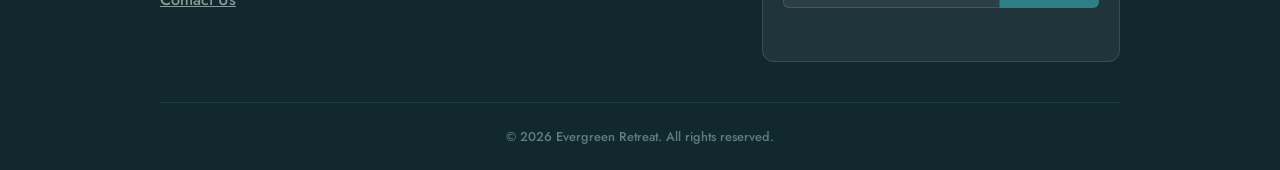
==== commit 9464c45c: "burger" ====
--- a/contact.html
+++ b/contact.html
@@ -13,24 +13,27 @@
 
   <a href="#main-content" class="skip-link">Skip to main content</a>
 
-  <!-- NAVBAR -->
-  <nav id="navbar" class="navbar" role="navigation" aria-label="Main navigation">
-    <div class="nav-container">
-      <div class="logo" aria-label="Evergreen Retreat home">
-        <img id="sitelogo" src="assets/lightmodelogo.png" alt="Evergreen Retreat" style="height: 75px; width: auto; display: block;">
-      </div>
-      <ul class="nav-links">
-        <li><a href="home.html">Home</a></li>
-        <li><a href="services.html">Services</a></li>
-        <li><a href="rooms.html">Rooms</a></li>
-        <li><a href="Booking.html">Booking</a></li>
-        <li><a href="contact.html" aria-current="page">Contact</a></li>
-      </ul>
+<!-- navbar -->
+<nav id="navbar" class="navbar" role="navigation" aria-label="Main navigation">
+  <div class="nav-container">
+    <div class="logo">
+      <img id="sitelogo" src="assets/lightmodelogo.png" alt="Evergreen Retreat" style="height: 75px; width: auto; display: block;">
     </div>
-    <button id="theme-toggle" class="theme-toggle" aria-label="Toggle dark mode">
-      <img class="icon" src="assets/sun.png" alt="">
-    </button>
-  </nav>
+    <ul class="nav-links" id="nav-menu">
+      <li><a href="home.html" aria-current="page">Home</a></li>
+      <li><a href="services.html">Services</a></li>
+      <li><a href="rooms.html">Rooms</a></li>
+      <li><a href="Booking.html">Booking</a></li>
+      <li><a href="contact.html">Contact</a></li>
+    </ul>
+  </div>
+  <button id="nav-toggle" class="nav-toggle" aria-expanded="false" aria-controls="nav-menu" aria-label="Open navigation menu">
+    <span class="hamburger" aria-hidden="true"></span>
+  </button>
+  <button id="theme-toggle" class="theme-toggle" aria-label="Toggle dark mode">
+    <img class="icon" src="assets/sun.png" alt="">
+  </button>
+</nav>
 
   <!-- HERO -->
   <header class="contact-hero" role="banner">
@@ -242,6 +245,36 @@
       successBox.classList.add('hidden');
       document.getElementById('fullName').focus();
     });
+
+      // hamburger
+  const navToggle = document.getElementById('nav-toggle');
+  const navMenu = document.getElementById('nav-menu');
+
+  if (navToggle && navMenu) {
+    navToggle.addEventListener('click', () => {
+      const isOpen = navToggle.getAttribute('aria-expanded') === 'true';
+      navToggle.setAttribute('aria-expanded', String(!isOpen));
+      navToggle.setAttribute('aria-label', isOpen ? 'Open navigation menu' : 'Close navigation menu');
+      navMenu.classList.toggle('open', !isOpen);
+    });
+
+  navMenu.querySelectorAll('a').forEach(link => {
+    link.addEventListener('click', () => {
+       navToggle.setAttribute('aria-expanded', 'false');
+       navToggle.setAttribute('aria-label', 'Open navigation menu');
+       navMenu.classList.remove('open');
+    });
+    });
+
+  document.addEventListener('keydown', e => {
+    if (e.key === 'Escape' && navMenu.classList.contains('open')) {
+      navToggle.setAttribute('aria-expanded', 'false');
+      navToggle.setAttribute('aria-label', 'Open navigation menu');
+      navMenu.classList.remove('open');
+      navToggle.focus();
+    }
+  });
+  }
   </script>
 
 </body>
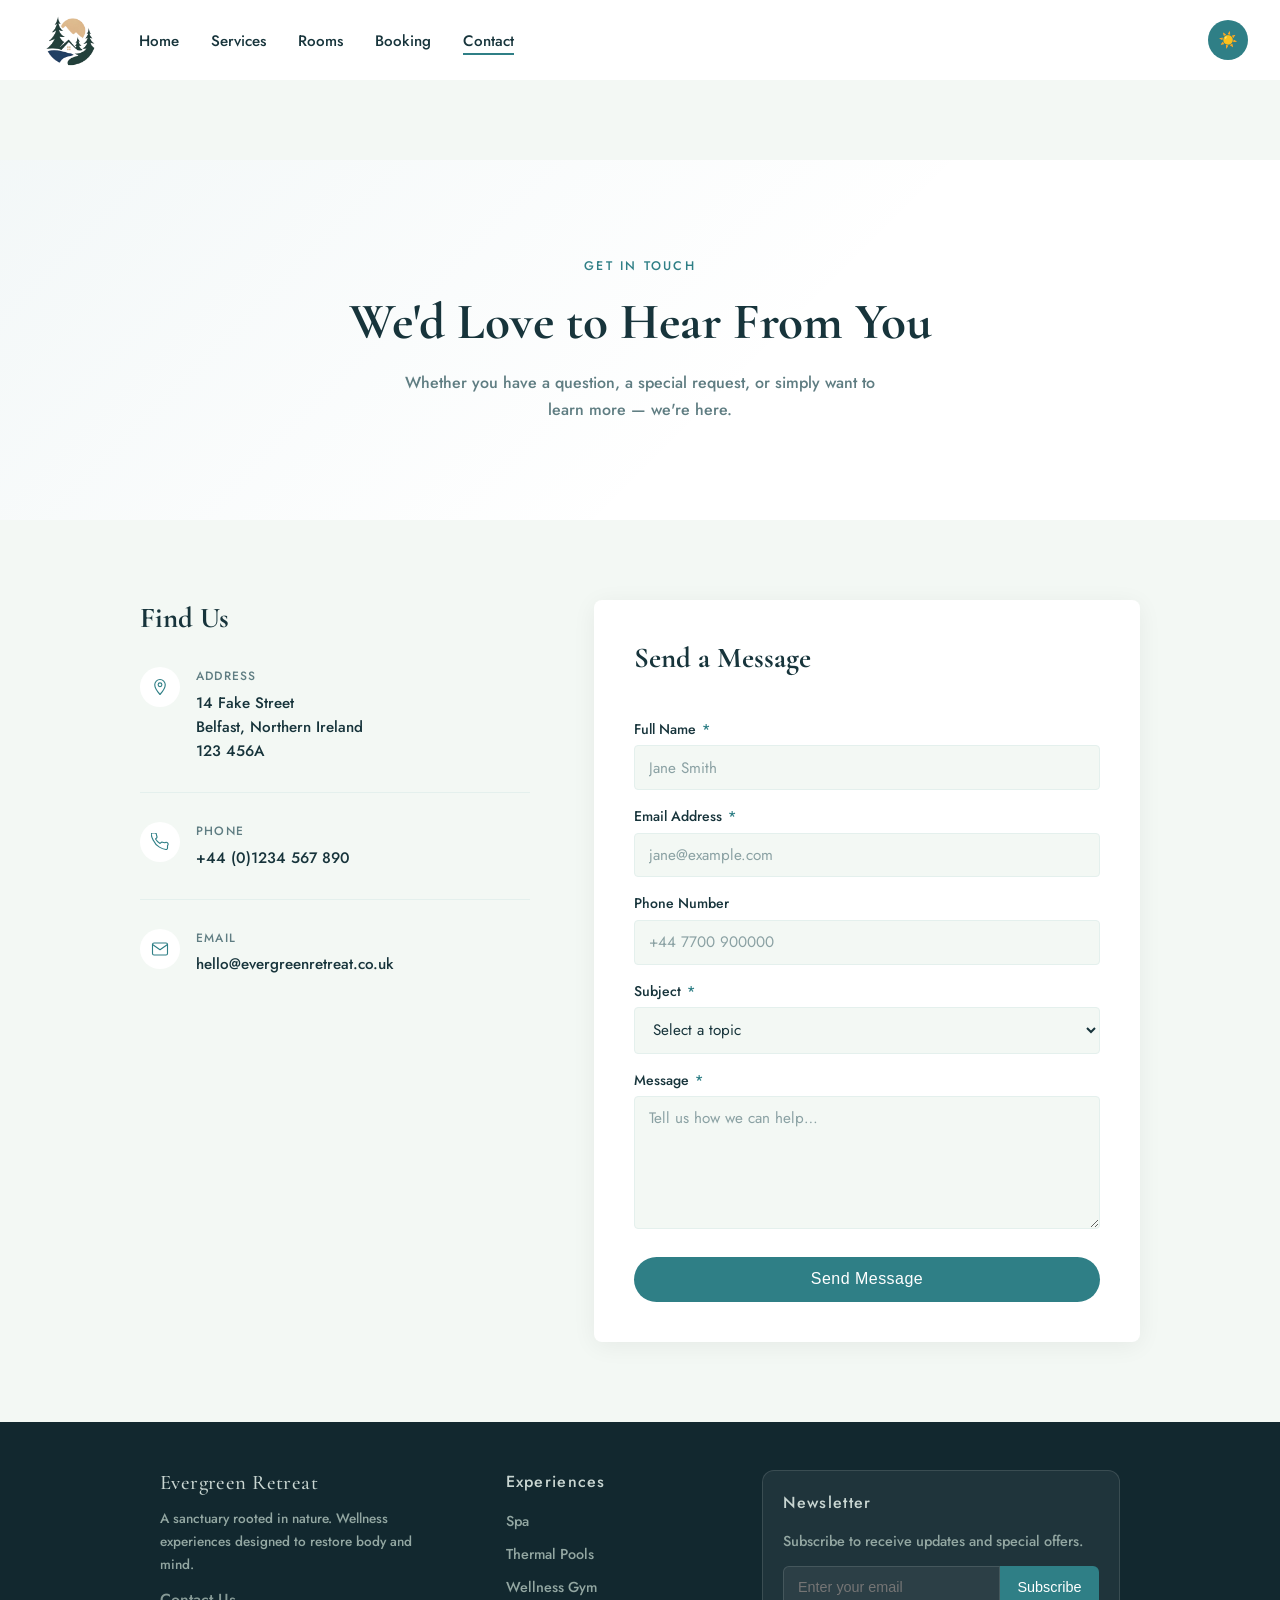
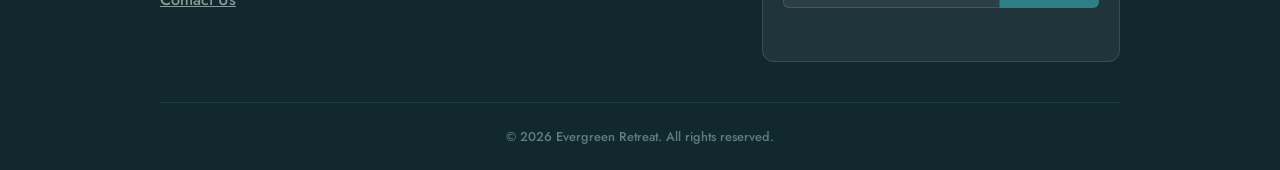
==== commit 00cdbcf7: ":0" ====
--- a/contact.html
+++ b/contact.html
@@ -20,11 +20,11 @@
       <img id="sitelogo" src="assets/lightmodelogo.png" alt="Evergreen Retreat" style="height: 75px; width: auto; display: block;">
     </div>
     <ul class="nav-links" id="nav-menu">
-      <li><a href="home.html" aria-current="page">Home</a></li>
+      <li><a href="home.html">Home</a></li>
       <li><a href="services.html">Services</a></li>
       <li><a href="rooms.html">Rooms</a></li>
       <li><a href="Booking.html">Booking</a></li>
-      <li><a href="contact.html">Contact</a></li>
+      <li><a href="contact.html" aria-current="page">Contact</a></li>
     </ul>
   </div>
   <button id="nav-toggle" class="nav-toggle" aria-expanded="false" aria-controls="nav-menu" aria-label="Open navigation menu">
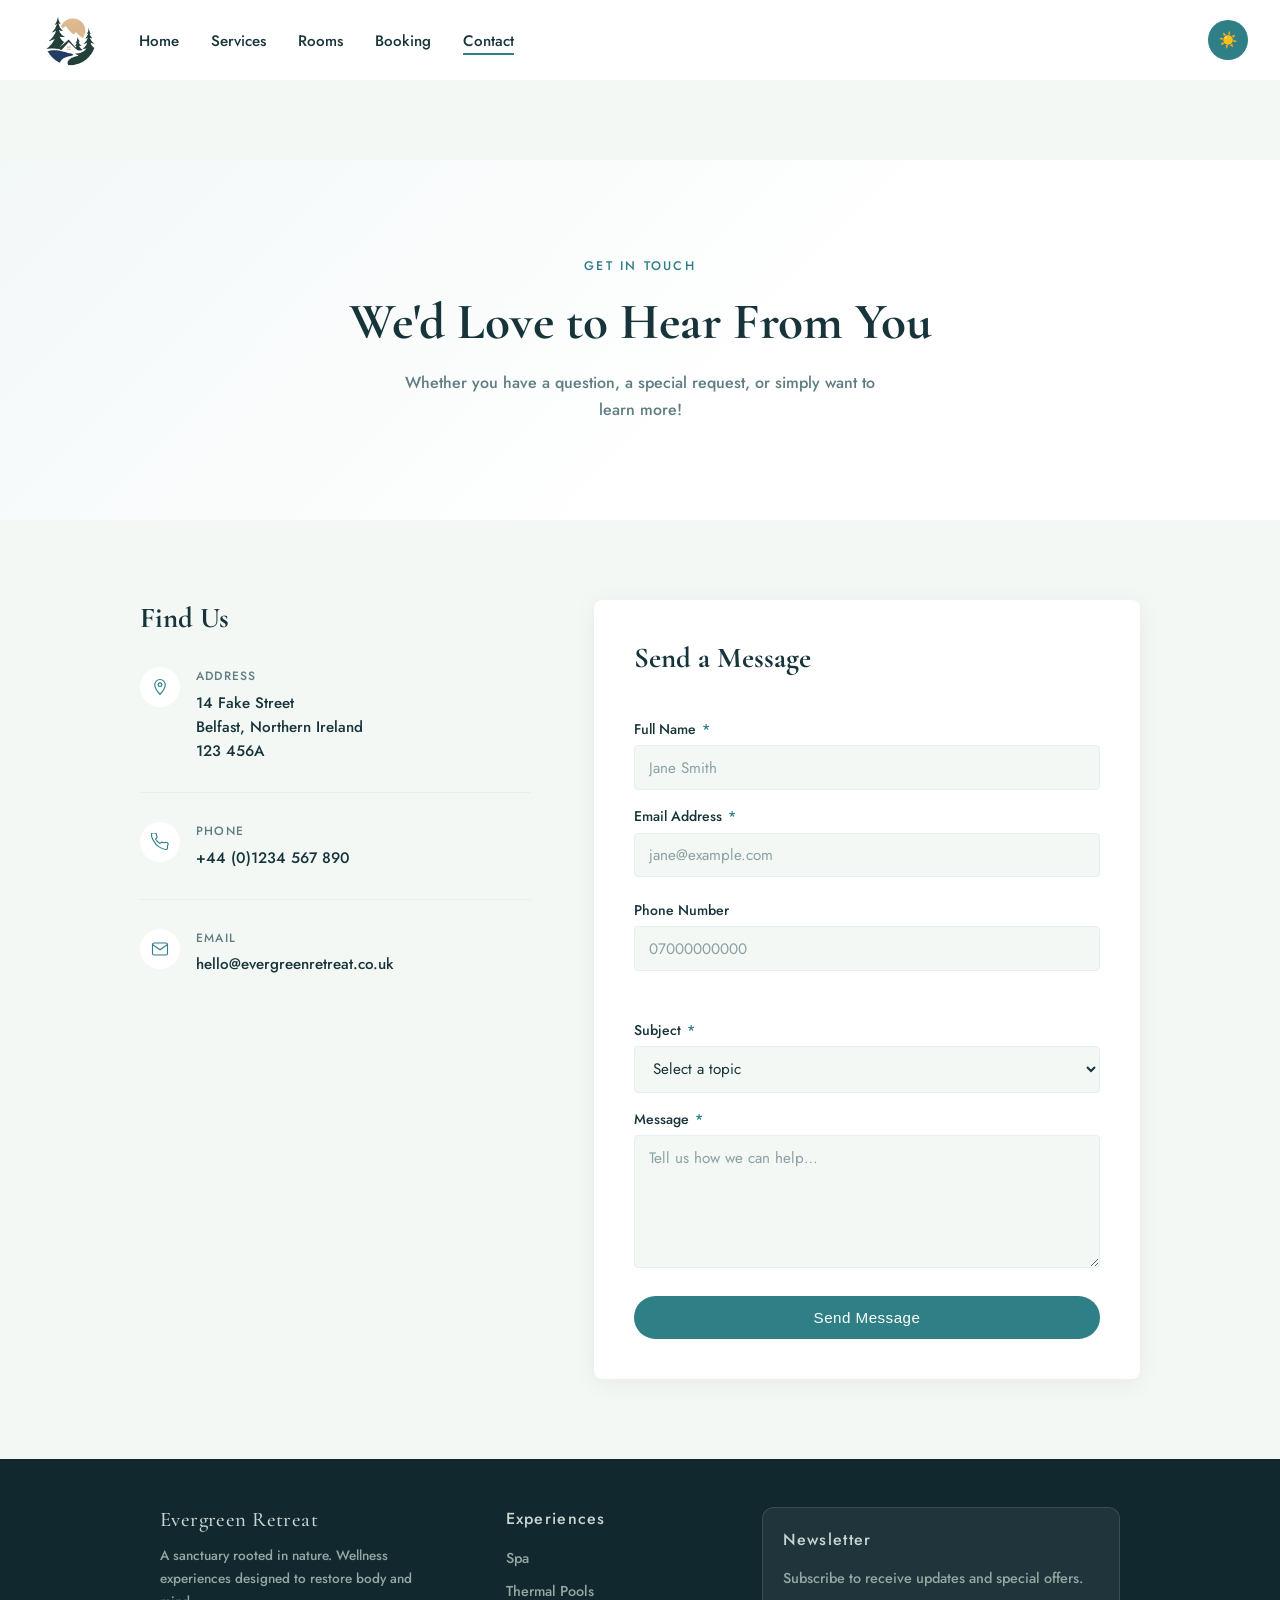
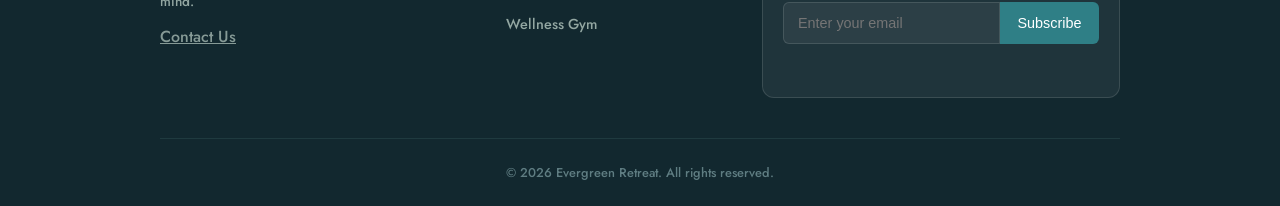
==== commit 905d2fb5: "final push?? bunch of fixes, added validation for services and contact" ====
--- a/contact.html
+++ b/contact.html
@@ -4,9 +4,18 @@
   <meta charset="UTF-8">
   <meta name="viewport" content="width=device-width, initial-scale=1.0">
   <title>Evergreen Retreat – Contact</title>
+  <link rel="stylesheet" href="css/contact.css">
   <link rel="stylesheet" href="css/main.css">
-  <link rel="stylesheet" href="css/contact.css">
+  <link rel="icon" type="image/png" href="assets/favicon.png">
   <link href="https://fonts.googleapis.com/css2?family=Cormorant+Garamond:wght@300;400&family=Jost:wght@300;400;500&display=swap" rel="stylesheet">
+  <script>
+    (function () {
+      const saved = localStorage.getItem("theme");
+      if (saved === "dark") {
+        document.documentElement.classList.add("dark-mode");
+      }
+    })();
+  </script>
 </head>
 
 <body>
@@ -14,7 +23,7 @@
   <a href="#main-content" class="skip-link">Skip to main content</a>
 
 <!-- navbar -->
-<nav id="navbar" class="navbar" role="navigation" aria-label="Main navigation">
+<nav id="navbar" class="navbar" aria-label="Main navigation">
   <div class="nav-container">
     <div class="logo">
       <img id="sitelogo" src="assets/lightmodelogo.png" alt="Evergreen Retreat" style="height: 75px; width: auto; display: block;">
@@ -40,7 +49,7 @@
     <div class="hero-content">
       <p class="hero-eyebrow">Get in Touch</p>
       <h1>We'd Love to Hear From You</h1>
-      <p class="hero-sub">Whether you have a question, a special request, or simply want to learn more — we're here.</p>
+      <p class="hero-sub">Whether you have a question, a special request, or simply want to learn more!</p>
     </div>
   </header>
 
@@ -119,13 +128,15 @@
               <div class="form-group">
                 <label for="contactEmail">Email Address <span class="required" aria-hidden="true">*</span></label>
                 <input id="contactEmail" type="email" autocomplete="email" required aria-required="true" placeholder="jane@example.com">
+                <span class="email-error"></span>
               </div>
             </div>
 
             <div class="form-row">
               <div class="form-group">
                 <label for="contactPhone">Phone Number</label>
-                <input id="contactPhone" type="tel" autocomplete="tel" placeholder="+44 7700 900000">
+                <input id="contactPhone" type="tel" autocomplete="tel" placeholder="07000000000">
+                <span class="phone-error"></span>
               </div>
             </div>
 
@@ -184,7 +195,7 @@
           <h3>Newsletter</h3>
           <p>Subscribe to receive updates and special offers.</p>
           <form class="email-form" novalidate>
-            <input type="email" class="email-input" placeholder="Enter your email">
+            <input type="email" name="email" class="email-input" placeholder="Enter your email" autocomplete="email">
             <button type="submit">Subscribe</button>
             <span class="email-error"></span>
           </form>
@@ -204,77 +215,9 @@
   <script src="js/formValidation.js"></script>
   <script src="js/darkmode.js"></script>
   <script src="js/jquery.js"></script>
+  <script src="js/contact.js"></script>
   <script>
     document.getElementById('footer-year').textContent = new Date().getFullYear();
-
-    const form = document.getElementById('contactForm');
-    const errorBox = document.getElementById('contact-error');
-    const successBox = document.getElementById('contact-success');
-
-    form.addEventListener('submit', function (e) {
-      e.preventDefault();
-
-      const name    = document.getElementById('fullName').value.trim();
-      const email   = document.getElementById('contactEmail').value.trim();
-      const subject = document.getElementById('subject').value;
-      const message = document.getElementById('message').value.trim();
-
-      if (!name || !email || !subject || !message) {
-        errorBox.textContent = 'Please fill in all required fields.';
-        errorBox.classList.remove('hidden');
-        errorBox.scrollIntoView({ behavior: 'smooth', block: 'center' });
-        return;
-      }
-
-      const emailPattern = /^[^\s@]+@[^\s@]+\.[^\s@]+$/;
-      if (!emailPattern.test(email)) {
-        errorBox.textContent = 'Please enter a valid email address.';
-        errorBox.classList.remove('hidden');
-        return;
-      }
-
-      errorBox.classList.add('hidden');
-      form.classList.add('hidden');
-      successBox.classList.remove('hidden');
-      successBox.focus();
-    });
-
-    document.getElementById('resetContact').addEventListener('click', function () {
-      form.reset();
-      form.classList.remove('hidden');
-      successBox.classList.add('hidden');
-      document.getElementById('fullName').focus();
-    });
-
-      // hamburger
-  const navToggle = document.getElementById('nav-toggle');
-  const navMenu = document.getElementById('nav-menu');
-
-  if (navToggle && navMenu) {
-    navToggle.addEventListener('click', () => {
-      const isOpen = navToggle.getAttribute('aria-expanded') === 'true';
-      navToggle.setAttribute('aria-expanded', String(!isOpen));
-      navToggle.setAttribute('aria-label', isOpen ? 'Open navigation menu' : 'Close navigation menu');
-      navMenu.classList.toggle('open', !isOpen);
-    });
-
-  navMenu.querySelectorAll('a').forEach(link => {
-    link.addEventListener('click', () => {
-       navToggle.setAttribute('aria-expanded', 'false');
-       navToggle.setAttribute('aria-label', 'Open navigation menu');
-       navMenu.classList.remove('open');
-    });
-    });
-
-  document.addEventListener('keydown', e => {
-    if (e.key === 'Escape' && navMenu.classList.contains('open')) {
-      navToggle.setAttribute('aria-expanded', 'false');
-      navToggle.setAttribute('aria-label', 'Open navigation menu');
-      navMenu.classList.remove('open');
-      navToggle.focus();
-    }
-  });
-  }
   </script>
 
 </body>
--- a/css/main.css
+++ b/css/main.css
@@ -649,18 +649,6 @@
   box-shadow: 0 5px 15px rgba(0,0,0,0.15);
 }
 
-/* error message */
-.footer-newsletter .email-error {
-  grid-column: 1 / -1;
-  width: 100%;
-  margin-top: 0.45rem;
-  font-size: 0.85rem;
-  line-height: 1.4;
-  min-height: 20px;
-  white-space: normal;
-  word-break: normal;
-}
-
 .footer-newsletter button:disabled {
   background: rgba(255, 255, 255, 0.15);
   color: var(--footer-muted);
@@ -682,6 +670,12 @@
   transition: all 0.3s ease;
   opacity: 0;
   transform: translateY(-5px);
+}
+
+.contact-form-wrap .email-error {
+  grid-column: unset;
+  margin-top: 0.4rem;
+  min-height: unset;
 }
 
 .email-error.error {
